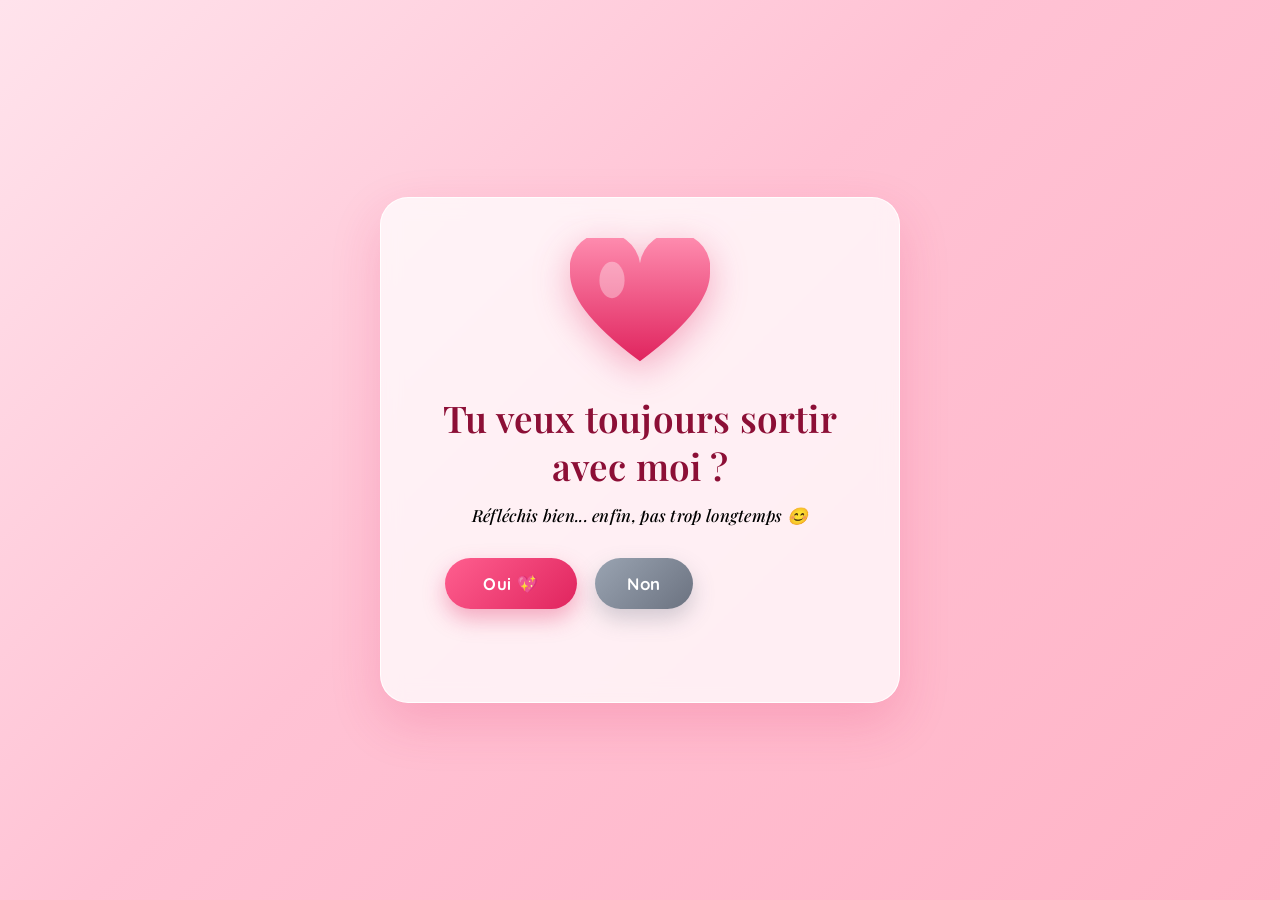
==== index.html @ 05093fee "first commit Site de demande en 5 pages : question avec bouton Non insaisissable, reaction, choix du" ====
<!DOCTYPE html>
<html lang="fr">
<head>
  <meta charset="UTF-8">
  <meta name="viewport" content="width=device-width, initial-scale=1.0">
  <title>Une question...</title>

  <!-- Polices élégantes (avec repli sur des polices système si hors ligne) -->
  <link rel="preconnect" href="https://fonts.googleapis.com">
  <link rel="preconnect" href="https://fonts.gstatic.com" crossorigin>
  <link href="https://fonts.googleapis.com/css2?family=Great+Vibes&family=Playfair+Display:ital,wght@0,500;0,600;1,500&family=Quicksand:wght@400;500;600;700&display=swap" rel="stylesheet">

  <link rel="stylesheet" href="style.css">
</head>
<body>

  <div class="bulles" id="bulles"></div>

  <main class="carte">

  <!-- ================= PAGE 1 : la question ================= -->
  <section class="page active" id="page1">

    <div class="illustration">
      <svg class="coeur" viewBox="0 0 100 90" aria-label="Un coeur">
        <defs>
          <linearGradient id="degradeCoeur" x1="0" y1="0" x2="0" y2="1">
            <stop offset="0%" stop-color="#ff8fb1"/>
            <stop offset="100%" stop-color="#e0245e"/>
          </linearGradient>
        </defs>
        <path d="M50 88 C 12 60, 0 40, 0 25 A 25 25 0 0 1 50 18 A 25 25 0 0 1 100 25 C 100 40, 88 60, 50 88 Z"
              fill="url(#degradeCoeur)"/>
        <ellipse class="reflet" cx="30" cy="30" rx="9" ry="13" fill="#fff" opacity="0.35"/>
      </svg>
    </div>

    <h1 class="question">Tu veux toujours sortir avec moi&nbsp;?</h1>
    <p class="sous-titre">Réfléchis bien... enfin, pas trop longtemps&nbsp;😊</p>

    <div class="boutons">
      <button type="button" class="btn btn-oui" id="btnOui">Oui&nbsp;💖</button>

      <!-- Le bouton "Non" se déplace uniquement à l'intérieur de cette piste -->
      <span class="piste" id="piste">
        <button type="button" class="btn btn-non" id="btnNon">Non</button>
      </span>
    </div>

    <p class="message" id="message"></p>

  </section>

  <!-- ================= PAGE 2 : la réaction ================= -->
  <section class="page" id="page2">

    <div class="illustration">
      <span class="emoji emoji-choc">😳</span>
    </div>

    <h1 class="question">Attends... t'as vraiment dit oui&nbsp;?</h1>
    <p class="sous-titre">J'étais tellement stressé&nbsp;!</p>

    <div class="boutons">
      <button type="button" class="btn btn-oui" id="btnDaccord">D'accord d'accord&nbsp;😅</button>
    </div>

  </section>

  <!-- ================= PAGE 3 : le rendez-vous ================= -->
  <section class="page" id="page3">

    <div class="illustration">
      <span class="emoji emoji-calendrier">🗓️</span>
    </div>

    <h1 class="question">Alors... quand es-tu libre&nbsp;?</h1>
    <p class="sous-titre">À toi de fixer le programme&nbsp;💫</p>

    <div class="champs">

      <label class="champ" for="jour">
        <span class="champ-titre">Choisis un jour</span>
        <select class="selecteur" id="jour">
          <option value="" selected disabled>Appuie pour choisir</option>
          <option value="Lundi">Lundi</option>
          <option value="Mardi">Mardi</option>
          <option value="Mercredi">Mercredi</option>
          <option value="Jeudi">Jeudi</option>
          <option value="Vendredi">Vendredi</option>
          <option value="Samedi">Samedi</option>
          <option value="Dimanche">Dimanche</option>
        </select>
      </label>

      <label class="champ" for="heure">
        <span class="champ-titre">Quelle heure&nbsp;?</span>
        <select class="selecteur" id="heure">
          <option value="" selected disabled>Appuie pour choisir</option>
          <option value="17h00">17h00 — pour les lève-tôt</option>
          <option value="18h00">18h00 — le bon compromis</option>
          <option value="19h00">19h00 — en retard, mais avec classe</option>
          <option value="20h00">20h00 — oiseau de nuit</option>
        </select>
      </label>

    </div>

    <p class="recap" id="recap"></p>

    <div class="boutons">
      <button type="button" class="btn btn-oui" id="btnDate" disabled>Fixer la date&nbsp;!</button>
    </div>

  </section>

  <!-- ================= PAGE 4 : l'ambiance ================= -->
  <section class="page" id="page4">

    <div class="illustration">
      <span class="emoji emoji-envie">✨</span>
    </div>

    <h1 class="question">De quoi as-tu envie&nbsp;?</h1>
    <p class="sous-titre">Choisis ton ambiance</p>

    <div class="ambiances" id="ambiances">

      <button type="button" class="ambiance" data-nom="Sortie en amoureux">
        <span class="ambiance-icone">💑</span>
        <span class="ambiance-nom">Sortie en amoureux</span>
        <span class="ambiance-desc">Juste toi et moi</span>
      </button>

      <button type="button" class="ambiance" data-nom="Mougouli intense">
        <span class="ambiance-icone">🔥</span>
        <span class="ambiance-nom">Mougouli intense</span>
        <span class="ambiance-desc">On ne se retient pas</span>
      </button>

      <button type="button" class="ambiance" data-nom="Soirée cinéma">
        <span class="ambiance-icone">🍿</span>
        <span class="ambiance-nom">Soirée cinéma</span>
        <span class="ambiance-desc">Film, plaid, popcorn</span>
      </button>

      <button type="button" class="ambiance" data-nom="Balade à la plage">
        <span class="ambiance-icone">🏖️</span>
        <span class="ambiance-nom">Balade à la plage</span>
        <span class="ambiance-desc">Pieds nus dans le sable</span>
      </button>

    </div>

    <p class="recap" id="recapAmbiance"></p>

    <div class="boutons">
      <button type="button" class="btn btn-oui" id="btnAmbiance" disabled>C'est parti&nbsp;!</button>
    </div>

  </section>

  <!-- ================= PAGE 5 : le mot final ================= -->
  <section class="page" id="page5">

    <div class="illustration">
      <span class="emoji emoji-lettre">💌</span>
    </div>

    <h1 class="titre-final">Je suis content que tu n'aies pas dit non</h1>

    <p class="rdv-final">
      Sois prête pour le <strong id="finalJour">—</strong>
      à <strong id="finalHeure">—</strong>.
    </p>
    <p class="rdv-programme" id="finalAmbiance"></p>
    <p class="rdv-final">Je passe te chercher.</p>

    <div class="separateur">💗</div>

    <p class="mot-amour">
      P.S. — les gens normaux envoient un texto. Moi, j'ai fait ce petit quiz
      rien que pour toi, parce qu'un simple message ne suffisait pas à dire
      à quel point je t'aime.
    </p>

    <p class="signature">Dodji</p>

  </section>

  </main>

  <script src="script.js"></script>
</body>
</html>
---- style.css ----
/* ---------- Base ---------- */
:root {
  --titre: "Playfair Display", Georgia, "Times New Roman", serif;
  --texte: "Quicksand", "Segoe UI", system-ui, sans-serif;
  --plume: "Great Vibes", "Segoe Script", "Brush Script MT", cursive;
}

* {
  margin: 0;
  padding: 0;
  box-sizing: border-box;
}

html {
  -webkit-text-size-adjust: 100%; /* iOS ne grossit pas le texte tout seul */
}

body {
  min-height: 100vh;
  min-height: 100dvh; /* tient compte des barres de navigation mobiles */
  display: flex;
  align-items: center;
  justify-content: center;
  padding: clamp(14px, 4vw, 24px);
  font-family: var(--texte);
  background: linear-gradient(135deg, #ffe3ec 0%, #ffc2d4 45%, #ffb3c6 100%);
  background-attachment: fixed;
  overflow-x: hidden;   /* jamais de défilement horizontal */
  overflow-y: auto;     /* mais on peut défiler si la carte est haute */
  -webkit-tap-highlight-color: transparent;
}

/* ---------- Carte ---------- */
.carte {
  position: relative;
  z-index: 2;
  width: min(520px, 100%);
  margin: auto;
  padding: clamp(26px, 6vw, 40px) clamp(18px, 5vw, 32px) clamp(30px, 7vw, 44px);
  text-align: center;
  background: rgba(255, 255, 255, 0.75);
  backdrop-filter: blur(10px);
  border: 1px solid rgba(255, 255, 255, 0.9);
  border-radius: 28px;
  box-shadow: 0 20px 50px rgba(224, 36, 94, 0.18);
  animation: apparition 0.7s ease both;
}

@keyframes apparition {
  from { opacity: 0; transform: translateY(24px) scale(0.96); }
  to   { opacity: 1; transform: translateY(0) scale(1); }
}

/* ---------- Pages (on n'en affiche qu'une à la fois) ---------- */
.page {
  display: none;
}

.page.active {
  display: block;
  animation: apparition 0.5s ease both;
}

/* ---------- Image / coeur ---------- */
.illustration {
  margin-bottom: clamp(16px, 4vw, 26px);
}

.coeur {
  width: clamp(96px, 26vw, 140px);
  height: auto;
  filter: drop-shadow(0 10px 18px rgba(224, 36, 94, 0.35));
  animation: battement 1.4s ease-in-out infinite;
  transform-origin: center;
}

@keyframes battement {
  0%, 100% { transform: scale(1); }
  15%      { transform: scale(1.14); }
  30%      { transform: scale(1); }
  45%      { transform: scale(1.09); }
  60%      { transform: scale(1); }
}

/* ---------- Emoji (page 2) ---------- */
.emoji {
  display: inline-block;
  font-size: clamp(72px, 20vw, 110px);
  line-height: 1;
  filter: drop-shadow(0 10px 18px rgba(224, 36, 94, 0.25));
}

.emoji-choc {
  animation: choc 0.6s ease both, sursaut 2.4s ease-in-out 0.6s infinite;
}

/* Le petit "pop" d'arrivée */
@keyframes choc {
  0%   { transform: scale(0.3) rotate(-12deg); opacity: 0; }
  60%  { transform: scale(1.25) rotate(6deg); opacity: 1; }
  80%  { transform: scale(0.95) rotate(-3deg); }
  100% { transform: scale(1) rotate(0deg); }
}

.emoji-calendrier {
  animation: choc 0.6s ease both, balancement 3s ease-in-out 0.6s infinite;
}

@keyframes balancement {
  0%, 100% { transform: rotate(-5deg); }
  50%      { transform: rotate(5deg); }
}

/* Puis il tremble légèrement, comme s'il n'en revenait pas */
@keyframes sursaut {
  0%, 70%, 100% { transform: translateX(0) rotate(0deg); }
  74% { transform: translateX(-5px) rotate(-4deg); }
  78% { transform: translateX(5px) rotate(4deg); }
  82% { transform: translateX(-4px) rotate(-3deg); }
  86% { transform: translateX(4px) rotate(3deg); }
  90% { transform: translateX(0) rotate(0deg); }
}

/* ---------- Textes ---------- */
.question {
  font-family: var(--titre);
  font-weight: 600;
  font-size: clamp(1.6rem, 5.2vw, 2.3rem);
  line-height: 1.3;
  color: #8c0f36;
  letter-spacing: 0.2px;
}

.sous-titre {
  margin-top: 14px;
  font-family: var(--titre);
  font-style: italic;
  font-weight: 500;
  font-size: 1.05rem;
  letter-spacing: 0.3px;
  color: #000;
}

.message {
  margin-top: 22px;
  min-height: 26px;
  font-family: var(--titre);
  font-style: italic;
  font-size: 1.1rem;
  font-weight: 500;
  color: #e0245e;
}

/* ---------- Page finale ---------- */
.titre-final {
  font-family: var(--titre);
  font-style: italic;
  font-weight: 500;
  font-size: clamp(1.5rem, 4.8vw, 2.05rem);
  line-height: 1.35;
  color: #8c0f36;
  letter-spacing: 0.2px;
}

.rdv-final {
  margin-top: 16px;
  font-size: 1.08rem;
  line-height: 1.6;
  color: #45142a;
}

.rdv-final strong {
  font-family: var(--titre);
  font-weight: 600;
  font-size: 1.15em;
  color: #e0245e;
  white-space: nowrap;
}

.rdv-programme {
  margin-top: 8px;
  font-size: 0.98rem;
  color: #a06b81;
}

.separateur {
  margin: 26px auto;
  width: 100%;
  display: flex;
  align-items: center;
  gap: 14px;
  font-size: 1rem;
  color: #e0245e;
}

.separateur::before,
.separateur::after {
  content: "";
  flex: 1;
  height: 1px;
  background: linear-gradient(to right, transparent, #ffb3c6, transparent);
}

.mot-amour {
  font-family: var(--titre);
  font-style: italic;
  font-size: 1.02rem;
  line-height: 1.75;
  color: #6b2540;
}

.signature {
  margin-top: 26px;
  font-family: var(--plume);
  font-size: clamp(2.2rem, 8vw, 2.9rem);
  line-height: 1.2;
  color: #e0245e;
  transform: rotate(-4deg);
}

.emoji-lettre {
  animation: choc 0.6s ease both, flottement 3.2s ease-in-out 0.6s infinite;
}

@keyframes flottement {
  0%, 100% { transform: translateY(0) rotate(-3deg); }
  50%      { transform: translateY(-10px) rotate(3deg); }
}

/* ---------- Champs du rendez-vous (page 3) ---------- */
.champs {
  margin-top: 30px;
  display: flex;
  flex-direction: column;
  gap: 20px;
  text-align: left;
}

.champ {
  display: block;
}

.champ-titre {
  display: block;
  margin-bottom: 8px;
  padding-left: 4px;
  font-family: var(--titre);
  font-size: 1.05rem;
  font-weight: 600;
  color: #8c0f36;
}

.selecteur {
  width: 100%;
  max-width: 100%;
  padding: 15px 46px 15px 18px;
  font-family: var(--texte);
  font-size: 16px; /* 16px minimum : évite le zoom automatique sur iOS */
  touch-action: manipulation;
  font-weight: 600;
  color: #45142a;
  background-color: rgba(255, 255, 255, 0.9);
  background-image: url("data:image/svg+xml;charset=utf8,%3Csvg xmlns='http://www.w3.org/2000/svg' viewBox='0 0 24 24' fill='none' stroke='%23e0245e' stroke-width='2.5' stroke-linecap='round' stroke-linejoin='round'%3E%3Cpolyline points='6 9 12 15 18 9'/%3E%3C/svg%3E");
  background-repeat: no-repeat;
  background-position: right 18px center;
  background-size: 18px;
  border: 2px solid #ffc2d4;
  border-radius: 16px;
  cursor: pointer;
  appearance: none;
  -webkit-appearance: none;
  transition: border-color 0.2s ease, box-shadow 0.2s ease, transform 0.2s ease;
}

.selecteur:hover {
  border-color: #ff8fb1;
  transform: translateY(-2px);
}

.selecteur:focus {
  outline: none;
  border-color: #e0245e;
  box-shadow: 0 0 0 4px rgba(224, 36, 94, 0.15);
}

/* Tant que rien n'est choisi, le texte reste gris clair */
.selecteur.vide {
  color: #9b8a92;
  font-weight: 500;
}

.selecteur option {
  color: #45142a;
  font-weight: 500;
}

.recap {
  margin-top: 24px;
  min-height: 26px;
  font-family: var(--titre);
  font-style: italic;
  font-size: 1.1rem;
  color: #e0245e;
}

/* ---------- Cartes d'ambiance (page 4) ---------- */
.ambiances {
  margin-top: clamp(20px, 5vw, 28px);
  display: grid;
  grid-template-columns: repeat(2, minmax(0, 1fr));
  gap: clamp(10px, 3vw, 16px);
}

.ambiance {
  display: flex;
  flex-direction: column;
  align-items: center;
  gap: 8px;
  padding: clamp(16px, 4vw, 22px) clamp(8px, 2.5vw, 12px) clamp(14px, 3.5vw, 18px);
  font-family: var(--texte);
  text-align: center;
  touch-action: manipulation;
  background: rgba(255, 255, 255, 0.88);
  border: 2px solid rgba(255, 194, 212, 0.9);
  border-radius: 22px;
  cursor: pointer;
  box-shadow: 0 8px 18px rgba(224, 36, 94, 0.1);
  transition: transform 0.22s ease, box-shadow 0.22s ease,
              border-color 0.22s ease, background 0.22s ease;
}

.ambiance:hover {
  transform: translateY(-5px);
  border-color: #ff8fb1;
  box-shadow: 0 16px 28px rgba(224, 36, 94, 0.2);
}

.ambiance:active {
  transform: translateY(-2px) scale(0.98);
}

.ambiance-icone {
  font-size: clamp(30px, 9vw, 40px);
  line-height: 1;
  transition: transform 0.22s ease;
}

.ambiance:hover .ambiance-icone {
  transform: scale(1.15) rotate(-6deg);
}

.ambiance-nom {
  font-family: var(--titre);
  font-weight: 600;
  font-size: clamp(0.9rem, 3.4vw, 1rem);
  color: #8c0f36;
  line-height: 1.25;
  overflow-wrap: break-word;
}

.ambiance-desc {
  font-size: clamp(0.74rem, 2.8vw, 0.82rem);
  color: #a06b81;
  overflow-wrap: break-word;
}

/* Carte choisie */
.ambiance.choisie {
  position: relative;
  border-color: #e0245e;
  background: linear-gradient(160deg, #fff, #ffe3ec);
  box-shadow: 0 14px 30px rgba(224, 36, 94, 0.28);
  transform: translateY(-4px);
}

.ambiance.choisie::after {
  content: "✓";
  position: absolute;
  top: 8px;
  right: 10px;
  width: 24px;
  height: 24px;
  display: grid;
  place-items: center;
  font-size: 0.85rem;
  font-weight: 700;
  color: #fff;
  background: #e0245e;
  border-radius: 50%;
  animation: apparition 0.3s ease both;
}

.emoji-envie {
  animation: choc 0.6s ease both, scintillement 2.6s ease-in-out 0.6s infinite;
}

@keyframes scintillement {
  0%, 100% { transform: scale(1) rotate(0deg); opacity: 1; }
  50%      { transform: scale(1.12) rotate(8deg); opacity: 0.85; }
}

/* ---------- Boutons ---------- */
.boutons {
  margin-top: 32px;
  display: flex;
  align-items: center;
  gap: clamp(8px, 3vw, 18px);
  justify-content: center;
  flex-wrap: nowrap; /* "Oui" et "Non" restent toujours côte à côte */
}

/* Couloir dans lequel le bouton "Non" glisse (il ne sort jamais de la ligne) */
.piste {
  position: relative;
  display: block;
  flex: 1 1 auto;
  min-width: 108px;
  max-width: 240px;
  height: 52px;
}

.boutons .btn-oui {
  flex: 0 0 auto; /* le "Oui" garde toujours sa taille */
}

.piste .btn-non {
  position: absolute;
  top: 0;
  left: 0;
  white-space: nowrap;
}

.btn {
  padding: 15px clamp(22px, 6vw, 38px);
  font-family: var(--texte);
  font-size: clamp(0.95rem, 3.4vw, 1.05rem);
  font-weight: 700;
  letter-spacing: 0.6px;
  color: #fff;
  border: none;
  border-radius: 999px;
  cursor: pointer;
  white-space: nowrap;
  touch-action: manipulation; /* pas de zoom au double-tap */
  transition: transform 0.2s ease, box-shadow 0.2s ease, background 0.2s ease;
}

.btn-oui {
  background: linear-gradient(135deg, #ff5f8f, #e0245e);
  box-shadow: 0 10px 22px rgba(224, 36, 94, 0.35);
}

.btn-oui:hover {
  transform: scale(1.09);
  box-shadow: 0 14px 30px rgba(224, 36, 94, 0.45);
}

.btn-oui:active {
  transform: scale(0.98);
}

/* Bouton en attente (ex : tant que le jour et l'heure ne sont pas choisis) */
.btn:disabled {
  opacity: 0.45;
  cursor: not-allowed;
  filter: saturate(0.5);
}

.btn:disabled:hover {
  transform: none;
  box-shadow: 0 10px 22px rgba(224, 36, 94, 0.2);
}

.btn-non {
  background: linear-gradient(135deg, #9aa4b2, #6b7280);
  box-shadow: 0 10px 22px rgba(107, 114, 128, 0.3);
  padding: 15px clamp(18px, 5vw, 32px);
  transition: transform 0.24s cubic-bezier(0.22, 1.25, 0.36, 1),
              background 0.3s ease;
  will-change: transform;
}

/* Petite secousse quand il esquive */
.btn-non.tremble {
  animation: tremblement 0.4s ease;
}

@keyframes tremblement {
  0%, 100% { filter: none; }
  50%      { filter: brightness(1.25); }
}

/* ---------- Bulles / coeurs de fond ---------- */
.bulles {
  position: fixed;
  inset: 0;
  pointer-events: none;
  z-index: 1;
}

.bulle {
  position: absolute;
  bottom: -60px;
  font-size: 22px;
  opacity: 0;
  animation: montee linear infinite;
}

@keyframes montee {
  0%   { transform: translateY(0) rotate(0deg); opacity: 0; }
  10%  { opacity: 0.75; }
  90%  { opacity: 0.4; }
  100% { transform: translateY(-110vh) rotate(320deg); opacity: 0; }
}

/* ---------- Accessibilité mouvement réduit ---------- */
@media (prefers-reduced-motion: reduce) {
  .coeur { animation: none; }
  .emoji-choc,
  .emoji-calendrier,
  .emoji-envie,
  .emoji-lettre { animation: none; }
  .bulle { display: none; }
}

/* ---------- Écrans tactiles : pas d'effet de survol collant ---------- */
@media (hover: none) {
  .btn-oui:hover,
  .selecteur:hover { transform: none; }

  .ambiance:hover {
    transform: none;
    border-color: rgba(255, 194, 212, 0.9);
    box-shadow: 0 8px 18px rgba(224, 36, 94, 0.1);
  }

  .ambiance:hover .ambiance-icone { transform: none; }

  /* La carte choisie garde bien son relief */
  .ambiance.choisie:hover {
    border-color: #e0245e;
    transform: translateY(-4px);
    box-shadow: 0 14px 30px rgba(224, 36, 94, 0.28);
  }
}

/* ---------- Petits téléphones ---------- */
@media (max-width: 400px) {
  .carte { border-radius: 22px; }

  .boutons { gap: 8px; }
  .piste { min-width: 96px; }
  .btn { padding: 14px 18px; letter-spacing: 0.2px; }

  .champs { gap: 16px; }
  .separateur { margin: 20px auto; }
  .signature { margin-top: 20px; }
}

/* ---------- Écrans très bas (téléphone à l'horizontale) ---------- */
@media (max-height: 560px) {
  body { align-items: flex-start; }
  .illustration { margin-bottom: 12px; }
  .emoji { font-size: 62px; }
  .coeur { width: 84px; }
}
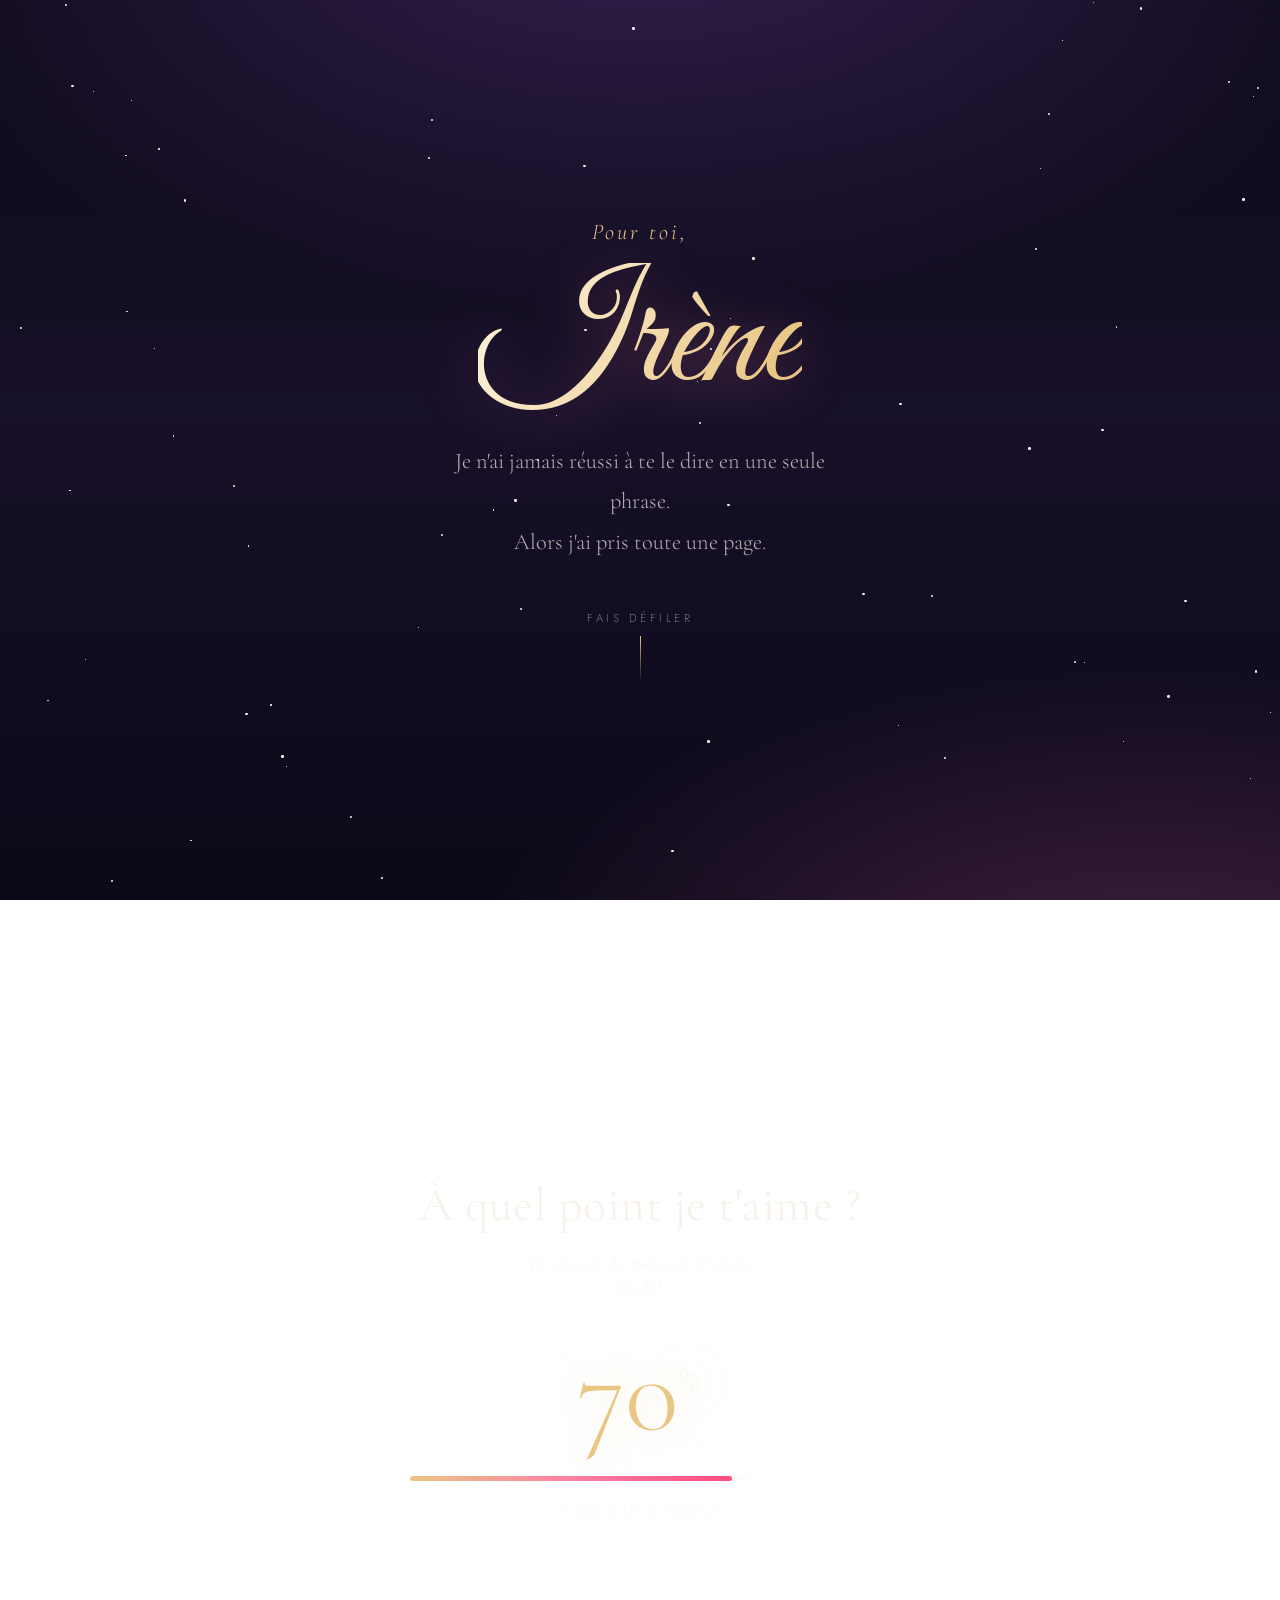
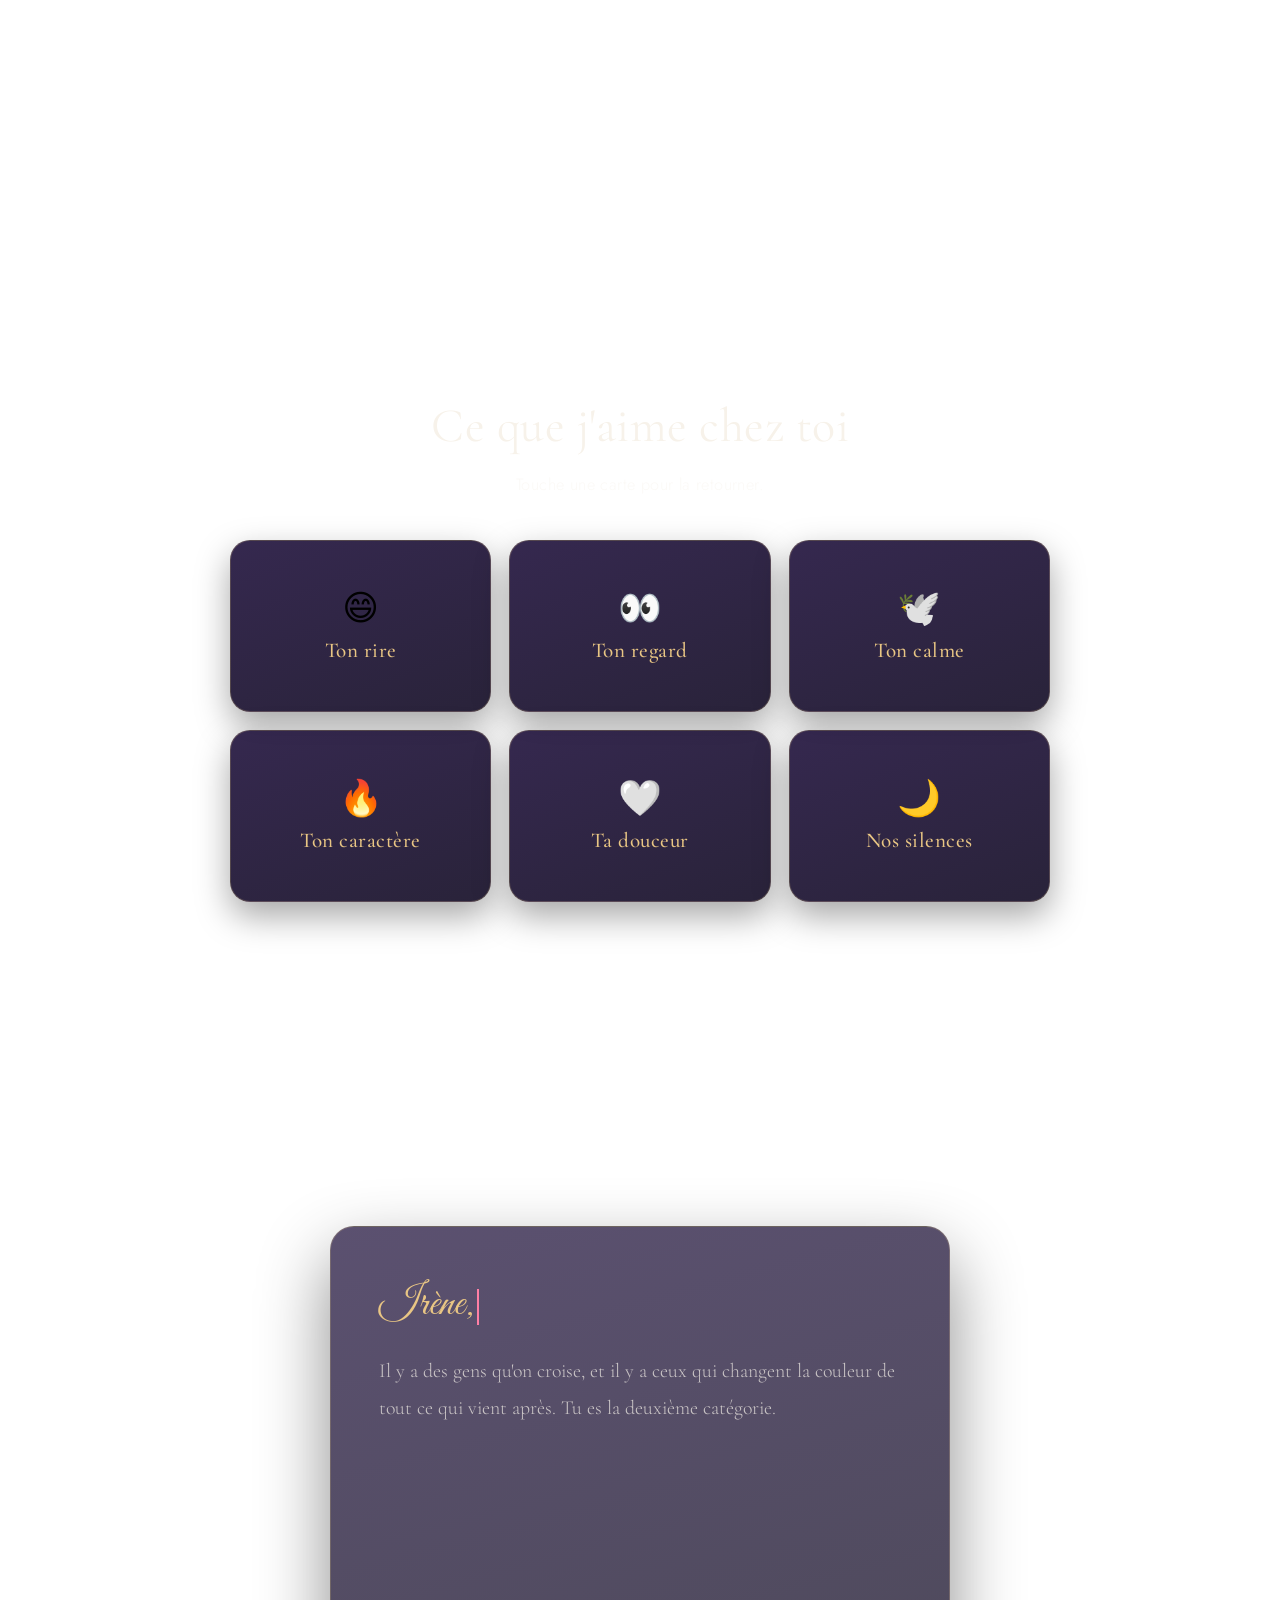
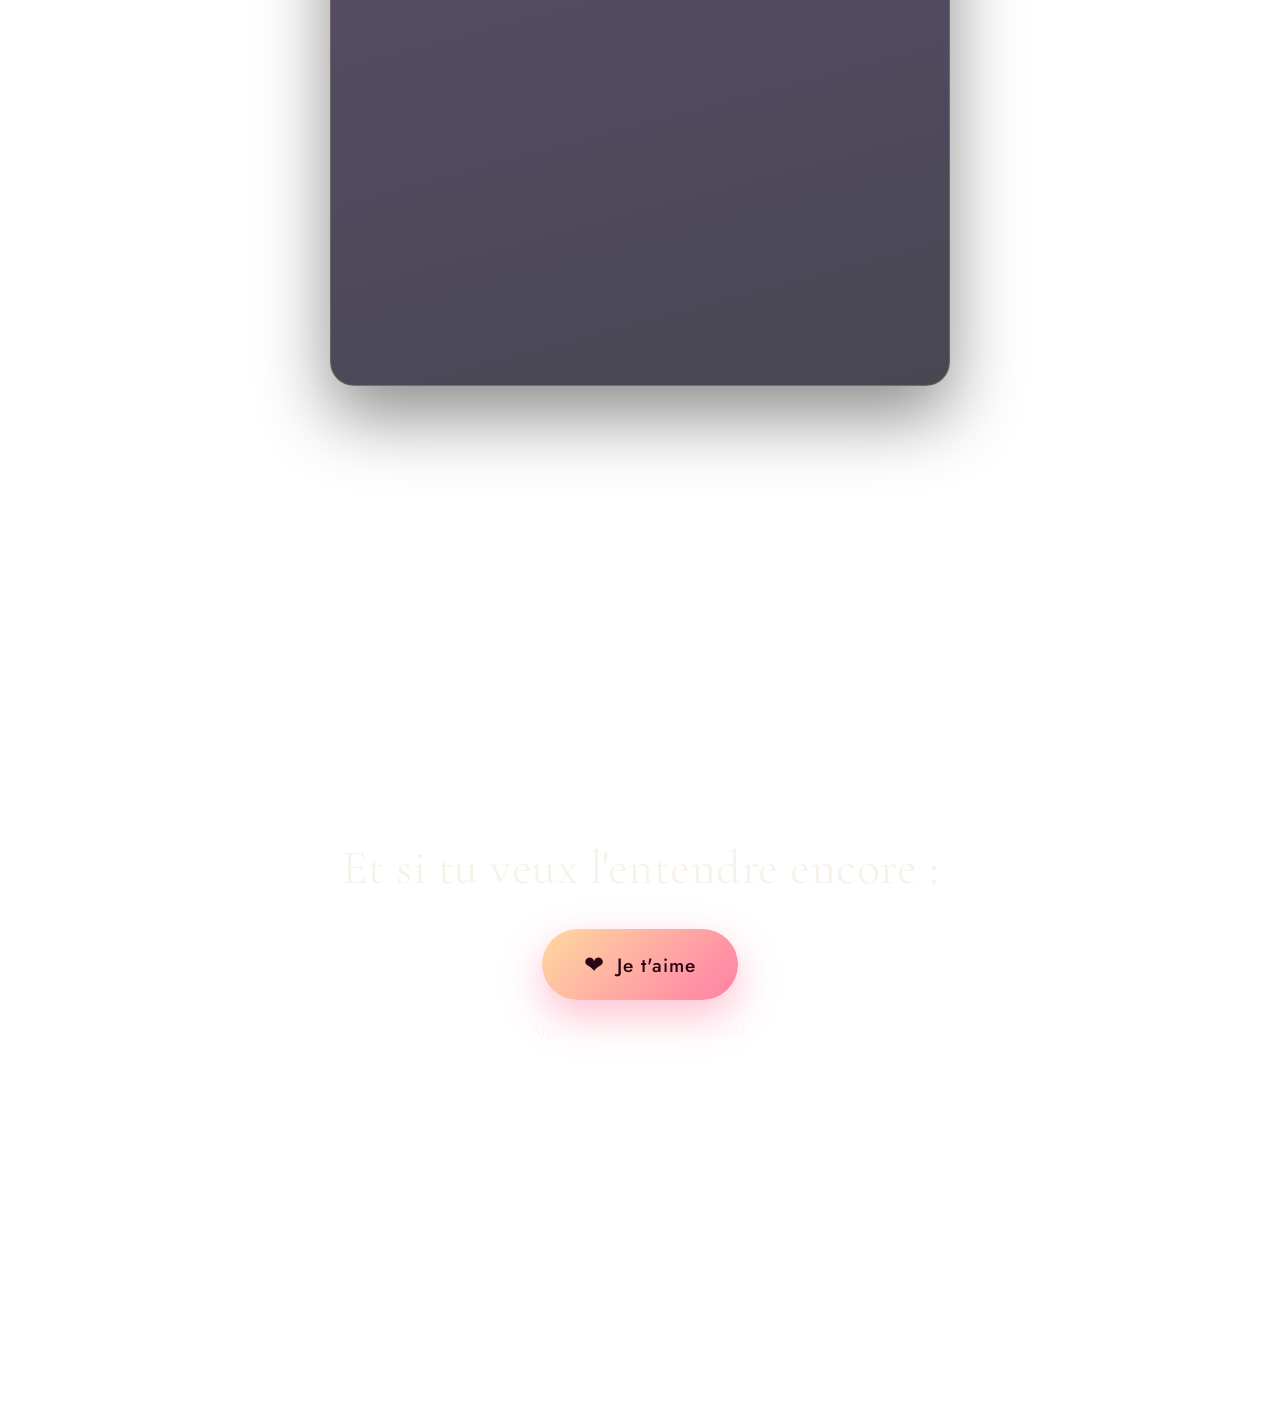
==== commit a221912c: "Remplacement du quiz par le site "Pour Irene" Le site de declaration devient le site principal, a la" ====
--- a/index.html
+++ b/index.html
@@ -3,192 +3,163 @@
 <head>
   <meta charset="UTF-8">
   <meta name="viewport" content="width=device-width, initial-scale=1.0">
-  <title>Une question...</title>
+  <title>Pour Irène</title>
+  <meta name="description" content="Une page écrite pour une seule personne.">
 
-  <!-- Polices élégantes (avec repli sur des polices système si hors ligne) -->
   <link rel="preconnect" href="https://fonts.googleapis.com">
   <link rel="preconnect" href="https://fonts.gstatic.com" crossorigin>
-  <link href="https://fonts.googleapis.com/css2?family=Great+Vibes&family=Playfair+Display:ital,wght@0,500;0,600;1,500&family=Quicksand:wght@400;500;600;700&display=swap" rel="stylesheet">
+  <link href="https://fonts.googleapis.com/css2?family=Cormorant+Garamond:ital,wght@0,300;0,400;0,500;0,600;1,300;1,400&family=Great+Vibes&family=Jost:wght@300;400;500&display=swap" rel="stylesheet">
 
   <link rel="stylesheet" href="style.css">
 </head>
 <body>
 
-  <div class="bulles" id="bulles"></div>
+  <!-- Le ciel : étoiles et cœurs, générés au chargement -->
+  <div class="ciel" id="ciel" aria-hidden="true"></div>
 
-  <main class="carte">
+  <!-- ================= 1. OUVERTURE ================= -->
+  <section class="scene ouverture">
+    <p class="surtitre reveler">Pour toi,</p>
+    <h1 class="prenom reveler">Irène</h1>
 
-  <!-- ================= PAGE 1 : la question ================= -->
-  <section class="page active" id="page1">
+    <p class="intro reveler">
+      Je n'ai jamais réussi à te le dire en une seule phrase.<br>
+      Alors j'ai pris toute une page.
+    </p>
 
-    <div class="illustration">
-      <svg class="coeur" viewBox="0 0 100 90" aria-label="Un coeur">
-        <defs>
-          <linearGradient id="degradeCoeur" x1="0" y1="0" x2="0" y2="1">
-            <stop offset="0%" stop-color="#ff8fb1"/>
-            <stop offset="100%" stop-color="#e0245e"/>
-          </linearGradient>
-        </defs>
-        <path d="M50 88 C 12 60, 0 40, 0 25 A 25 25 0 0 1 50 18 A 25 25 0 0 1 100 25 C 100 40, 88 60, 50 88 Z"
-              fill="url(#degradeCoeur)"/>
-        <ellipse class="reflet" cx="30" cy="30" rx="9" ry="13" fill="#fff" opacity="0.35"/>
-      </svg>
+    <div class="descendre reveler">
+      <span class="descendre-texte">Fais défiler</span>
+      <span class="descendre-fleche"></span>
     </div>
-
-    <h1 class="question">Tu veux toujours sortir avec moi&nbsp;?</h1>
-    <p class="sous-titre">Réfléchis bien... enfin, pas trop longtemps&nbsp;😊</p>
-
-    <div class="boutons">
-      <button type="button" class="btn btn-oui" id="btnOui">Oui&nbsp;💖</button>
-
-      <!-- Le bouton "Non" se déplace uniquement à l'intérieur de cette piste -->
-      <span class="piste" id="piste">
-        <button type="button" class="btn btn-non" id="btnNon">Non</button>
-      </span>
-    </div>
-
-    <p class="message" id="message"></p>
-
   </section>
 
-  <!-- ================= PAGE 2 : la réaction ================= -->
-  <section class="page" id="page2">
+  <!-- ================= 2. LE COMPTEUR ================= -->
+  <section class="scene compteur-scene">
+    <h2 class="titre-scene reveler">À quel point je t'aime&nbsp;?</h2>
+    <p class="chapeau reveler">J'ai essayé de mesurer. Voilà le résultat.</p>
 
-    <div class="illustration">
-      <span class="emoji emoji-choc">😳</span>
+    <div class="jauge reveler" id="jauge">
+      <div class="jauge-valeur" id="jaugeValeur">0<span class="jauge-unite">%</span></div>
+      <div class="jauge-piste"><div class="jauge-barre" id="jaugeBarre"></div></div>
+      <p class="jauge-legende" id="jaugeLegende">mesure en cours...</p>
     </div>
-
-    <h1 class="question">Attends... t'as vraiment dit oui&nbsp;?</h1>
-    <p class="sous-titre">J'étais tellement stressé&nbsp;!</p>
-
-    <div class="boutons">
-      <button type="button" class="btn btn-oui" id="btnDaccord">D'accord d'accord&nbsp;😅</button>
-    </div>
-
   </section>
 
-  <!-- ================= PAGE 3 : le rendez-vous ================= -->
-  <section class="page" id="page3">
+  <!-- ================= 3. LES RAISONS ================= -->
+  <section class="scene raisons-scene">
+    <h2 class="titre-scene reveler">Ce que j'aime chez toi</h2>
+    <p class="chapeau reveler">Touche une carte pour la retourner.</p>
 
-    <div class="illustration">
-      <span class="emoji emoji-calendrier">🗓️</span>
-    </div>
+    <div class="raisons" id="raisons">
 
-    <h1 class="question">Alors... quand es-tu libre&nbsp;?</h1>
-    <p class="sous-titre">À toi de fixer le programme&nbsp;💫</p>
-
-    <div class="champs">
-
-      <label class="champ" for="jour">
-        <span class="champ-titre">Choisis un jour</span>
-        <select class="selecteur" id="jour">
-          <option value="" selected disabled>Appuie pour choisir</option>
-          <option value="Lundi">Lundi</option>
-          <option value="Mardi">Mardi</option>
-          <option value="Mercredi">Mercredi</option>
-          <option value="Jeudi">Jeudi</option>
-          <option value="Vendredi">Vendredi</option>
-          <option value="Samedi">Samedi</option>
-          <option value="Dimanche">Dimanche</option>
-        </select>
-      </label>
-
-      <label class="champ" for="heure">
-        <span class="champ-titre">Quelle heure&nbsp;?</span>
-        <select class="selecteur" id="heure">
-          <option value="" selected disabled>Appuie pour choisir</option>
-          <option value="17h00">17h00 — pour les lève-tôt</option>
-          <option value="18h00">18h00 — le bon compromis</option>
-          <option value="19h00">19h00 — en retard, mais avec classe</option>
-          <option value="20h00">20h00 — oiseau de nuit</option>
-        </select>
-      </label>
-
-    </div>
-
-    <p class="recap" id="recap"></p>
-
-    <div class="boutons">
-      <button type="button" class="btn btn-oui" id="btnDate" disabled>Fixer la date&nbsp;!</button>
-    </div>
-
-  </section>
-
-  <!-- ================= PAGE 4 : l'ambiance ================= -->
-  <section class="page" id="page4">
-
-    <div class="illustration">
-      <span class="emoji emoji-envie">✨</span>
-    </div>
-
-    <h1 class="question">De quoi as-tu envie&nbsp;?</h1>
-    <p class="sous-titre">Choisis ton ambiance</p>
-
-    <div class="ambiances" id="ambiances">
-
-      <button type="button" class="ambiance" data-nom="Sortie en amoureux">
-        <span class="ambiance-icone">💑</span>
-        <span class="ambiance-nom">Sortie en amoureux</span>
-        <span class="ambiance-desc">Juste toi et moi</span>
+      <button type="button" class="raison reveler">
+        <span class="raison-face raison-devant">
+          <span class="raison-icone">😄</span>
+          <span class="raison-titre">Ton rire</span>
+        </span>
+        <span class="raison-face raison-derriere">
+          Celui que tu essaies de retenir et qui finit toujours par gagner.
+        </span>
       </button>
 
-      <button type="button" class="ambiance" data-nom="Mougouli intense">
-        <span class="ambiance-icone">🔥</span>
-        <span class="ambiance-nom">Mougouli intense</span>
-        <span class="ambiance-desc">On ne se retient pas</span>
+      <button type="button" class="raison reveler">
+        <span class="raison-face raison-devant">
+          <span class="raison-icone">👀</span>
+          <span class="raison-titre">Ton regard</span>
+        </span>
+        <span class="raison-face raison-derriere">
+          Il me dit ce que tu penses avant même que tu ouvres la bouche.
+        </span>
       </button>
 
-      <button type="button" class="ambiance" data-nom="Soirée cinéma">
-        <span class="ambiance-icone">🍿</span>
-        <span class="ambiance-nom">Soirée cinéma</span>
-        <span class="ambiance-desc">Film, plaid, popcorn</span>
+      <button type="button" class="raison reveler">
+        <span class="raison-face raison-devant">
+          <span class="raison-icone">🕊️</span>
+          <span class="raison-titre">Ton calme</span>
+        </span>
+        <span class="raison-face raison-derriere">
+          Près de toi, les journées compliquées deviennent tout à coup gérables.
+        </span>
       </button>
 
-      <button type="button" class="ambiance" data-nom="Balade à la plage">
-        <span class="ambiance-icone">🏖️</span>
-        <span class="ambiance-nom">Balade à la plage</span>
-        <span class="ambiance-desc">Pieds nus dans le sable</span>
+      <button type="button" class="raison reveler">
+        <span class="raison-face raison-devant">
+          <span class="raison-icone">🔥</span>
+          <span class="raison-titre">Ton caractère</span>
+        </span>
+        <span class="raison-face raison-derriere">
+          Tu ne te laisses pas faire, et j'admire ça bien plus que tu ne l'imagines.
+        </span>
+      </button>
+
+      <button type="button" class="raison reveler">
+        <span class="raison-face raison-devant">
+          <span class="raison-icone">🤍</span>
+          <span class="raison-titre">Ta douceur</span>
+        </span>
+        <span class="raison-face raison-derriere">
+          Cette façon que tu as de prendre soin des gens sans jamais le dire.
+        </span>
+      </button>
+
+      <button type="button" class="raison reveler">
+        <span class="raison-face raison-devant">
+          <span class="raison-icone">🌙</span>
+          <span class="raison-titre">Nos silences</span>
+        </span>
+        <span class="raison-face raison-derriere">
+          Avec toi, même ne rien dire est une conversation.
+        </span>
       </button>
 
     </div>
-
-    <p class="recap" id="recapAmbiance"></p>
-
-    <div class="boutons">
-      <button type="button" class="btn btn-oui" id="btnAmbiance" disabled>C'est parti&nbsp;!</button>
-    </div>
-
   </section>
 
-  <!-- ================= PAGE 5 : le mot final ================= -->
-  <section class="page" id="page5">
+  <!-- ================= 4. LA LETTRE ================= -->
+  <section class="scene lettre-scene">
+    <article class="lettre reveler">
+      <p class="lettre-entete" id="lettreEntete"></p>
 
-    <div class="illustration">
-      <span class="emoji emoji-lettre">💌</span>
-    </div>
+      <p class="lettre-ligne">
+        Il y a des gens qu'on croise, et il y a ceux qui changent la couleur
+        de tout ce qui vient après. Tu es la deuxième catégorie.
+      </p>
 
-    <h1 class="titre-final">Je suis content que tu n'aies pas dit non</h1>
+      <p class="lettre-ligne">
+        Je ne sais pas t'expliquer pourquoi une journée banale devient
+        supportable dès que ton nom s'affiche sur mon écran. Ni pourquoi
+        je retiens des détails de toi que tu as sûrement oubliés.
+      </p>
 
-    <p class="rdv-final">
-      Sois prête pour le <strong id="finalJour">—</strong>
-      à <strong id="finalHeure">—</strong>.
-    </p>
-    <p class="rdv-programme" id="finalAmbiance"></p>
-    <p class="rdv-final">Je passe te chercher.</p>
+      <p class="lettre-ligne">
+        Je sais juste que je n'ai pas envie d'imaginer la suite sans toi
+        dedans. Pas par peur d'être seul&nbsp;: parce que c'est <em>toi</em>.
+      </p>
 
-    <div class="separateur">💗</div>
+      <p class="lettre-ligne">
+        Alors voilà. Pas de grande déclaration compliquée.
+        Juste ça, écrit noir sur blanc, pour que tu puisses y revenir
+        les jours où tu en doutes&nbsp;:
+      </p>
 
-    <p class="mot-amour">
-      P.S. — les gens normaux envoient un texto. Moi, j'ai fait ce petit quiz
-      rien que pour toi, parce qu'un simple message ne suffisait pas à dire
-      à quel point je t'aime.
-    </p>
+      <p class="lettre-final">Je t'aime, Irène.</p>
 
-    <p class="signature">Dodji</p>
-
+      <p class="signature">Dodji</p>
+    </article>
   </section>
 
-  </main>
+  <!-- ================= 5. LE BOUTON ================= -->
+  <section class="scene final-scene">
+    <h2 class="titre-scene reveler">Et si tu veux l'entendre encore&nbsp;:</h2>
+
+    <button type="button" class="bouton-amour reveler" id="boutonAmour">
+      <span class="bouton-coeur">❤️</span>
+      <span>Je t'aime</span>
+    </button>
+
+    <p class="compte-message" id="compteMessage">Appuie autant de fois que tu veux.</p>
+    <p class="compte-total" id="compteTotal"></p>
+  </section>
 
   <script src="script.js"></script>
 </body>
--- a/style.css
+++ b/style.css
@@ -1,8 +1,21 @@
-/* ---------- Base ---------- */
+/* =========================================================
+   Pour Irène — nuit de velours, or et rose.
+   ========================================================= */
+
 :root {
-  --titre: "Playfair Display", Georgia, "Times New Roman", serif;
-  --texte: "Quicksand", "Segoe UI", system-ui, sans-serif;
-  --plume: "Great Vibes", "Segoe Script", "Brush Script MT", cursive;
+  --nuit:     #0b0918;
+  --velours:  #171029;
+  --profond:  #241640;
+  --or:       #e9c684;
+  --rose:     #ff7fa5;
+  --rose-vif: #ff4d7e;
+  --clair:    #f7f2ea;
+  --doux:     rgba(247, 242, 234, 0.72);
+  --murmure:  rgba(247, 242, 234, 0.45);
+
+  --serif:  "Cormorant Garamond", Georgia, serif;
+  --plume:  "Great Vibes", cursive;
+  --sans:   "Jost", "Segoe UI", system-ui, sans-serif;
 }
 
 * {
@@ -12,555 +25,529 @@
 }
 
 html {
-  -webkit-text-size-adjust: 100%; /* iOS ne grossit pas le texte tout seul */
+  scroll-behavior: smooth;
+  -webkit-text-size-adjust: 100%;
 }
 
 body {
   min-height: 100vh;
-  min-height: 100dvh; /* tient compte des barres de navigation mobiles */
+  font-family: var(--sans);
+  font-weight: 300;
+  color: var(--clair);
+  background:
+    radial-gradient(120% 80% at 50% -10%, #35204f 0%, transparent 55%),
+    radial-gradient(90% 60% at 90% 110%, #43213f 0%, transparent 60%),
+    linear-gradient(180deg, var(--nuit) 0%, var(--velours) 45%, var(--nuit) 100%);
+  background-attachment: fixed;
+  overflow-x: hidden;
+  -webkit-tap-highlight-color: transparent;
+}
+
+/* =========================================================
+   Le ciel
+   ========================================================= */
+.ciel {
+  position: fixed;
+  inset: 0;
+  z-index: 0;
+  pointer-events: none;
+  overflow: hidden;
+}
+
+.etoile {
+  position: absolute;
+  background: var(--clair);
+  border-radius: 50%;
+  animation: scintiller ease-in-out infinite;
+}
+
+@keyframes scintiller {
+  0%, 100% { opacity: 0.15; transform: scale(0.8); }
+  50%      { opacity: 0.9;  transform: scale(1.15); }
+}
+
+.coeur-flottant {
+  position: absolute;
+  bottom: -40px;
+  opacity: 0;
+  animation: monter linear infinite;
+  filter: drop-shadow(0 0 10px rgba(255, 127, 165, 0.5));
+}
+
+@keyframes monter {
+  0%   { transform: translateY(0) translateX(0) rotate(0deg); opacity: 0; }
+  12%  { opacity: 0.55; }
+  85%  { opacity: 0.2; }
+  100% { transform: translateY(-108vh) translateX(30px) rotate(200deg); opacity: 0; }
+}
+
+/* =========================================================
+   Structure des scènes
+   ========================================================= */
+.scene {
+  position: relative;
+  z-index: 1;
+  min-height: 100vh;
+  min-height: 100dvh;
   display: flex;
+  flex-direction: column;
   align-items: center;
   justify-content: center;
-  padding: clamp(14px, 4vw, 24px);
-  font-family: var(--texte);
-  background: linear-gradient(135deg, #ffe3ec 0%, #ffc2d4 45%, #ffb3c6 100%);
-  background-attachment: fixed;
-  overflow-x: hidden;   /* jamais de défilement horizontal */
-  overflow-y: auto;     /* mais on peut défiler si la carte est haute */
-  -webkit-tap-highlight-color: transparent;
-}
-
-/* ---------- Carte ---------- */
-.carte {
+  gap: 18px;
+  padding: clamp(70px, 14vh, 130px) clamp(20px, 6vw, 40px);
+  text-align: center;
+}
+
+/* Apparition au défilement */
+.reveler {
+  opacity: 0;
+  transform: translateY(26px);
+  transition: opacity 0.9s cubic-bezier(0.2, 0.7, 0.3, 1),
+              transform 0.9s cubic-bezier(0.2, 0.7, 0.3, 1);
+}
+
+.reveler.visible {
+  opacity: 1;
+  transform: none;
+}
+
+.titre-scene {
+  font-family: var(--serif);
+  font-weight: 400;
+  font-size: clamp(1.9rem, 6.5vw, 3rem);
+  line-height: 1.2;
+  letter-spacing: 0.5px;
+  color: var(--clair);
+}
+
+.chapeau {
+  max-width: 30ch;
+  font-size: clamp(0.92rem, 3.2vw, 1.02rem);
+  font-weight: 300;
+  letter-spacing: 0.4px;
+  color: var(--murmure);
+}
+
+/* =========================================================
+   1. Ouverture
+   ========================================================= */
+.surtitre {
+  font-family: var(--serif);
+  font-style: italic;
+  font-size: clamp(1.1rem, 4vw, 1.4rem);
+  letter-spacing: 3px;
+  color: var(--or);
+  transition-delay: 0.1s;
+}
+
+.prenom {
+  font-family: var(--plume);
+  font-size: clamp(4.5rem, 22vw, 10rem);
+  line-height: 1;
+  font-weight: 400;
+  background: linear-gradient(120deg, #fff6e2 0%, var(--or) 40%, var(--rose) 75%, #fff6e2 100%);
+  background-size: 250% auto;
+  -webkit-background-clip: text;
+  background-clip: text;
+  color: transparent;
+  filter: drop-shadow(0 6px 26px rgba(255, 127, 165, 0.35));
+  animation: reflet 7s linear infinite;
+  transition-delay: 0.35s;
+}
+
+@keyframes reflet {
+  to { background-position: 250% center; }
+}
+
+.intro {
+  max-width: 34ch;
+  font-family: var(--serif);
+  font-size: clamp(1.1rem, 4.2vw, 1.4rem);
+  line-height: 1.8;
+  color: var(--doux);
+  transition-delay: 0.7s;
+}
+
+.descendre {
+  margin-top: 30px;
+  display: flex;
+  flex-direction: column;
+  align-items: center;
+  gap: 10px;
+  transition-delay: 1.1s;
+}
+
+.descendre-texte {
+  font-size: 0.72rem;
+  letter-spacing: 3.5px;
+  text-transform: uppercase;
+  color: var(--murmure);
+}
+
+.descendre-fleche {
+  width: 1px;
+  height: 46px;
+  background: linear-gradient(var(--or), transparent);
+  animation: glisser 2.2s ease-in-out infinite;
+}
+
+@keyframes glisser {
+  0%, 100% { transform: translateY(0); opacity: 0.4; }
+  50%      { transform: translateY(10px); opacity: 1; }
+}
+
+/* =========================================================
+   2. Le compteur
+   ========================================================= */
+.jauge {
+  width: min(460px, 100%);
+  margin-top: 22px;
+  transition-delay: 0.2s;
+}
+
+.jauge-valeur {
+  font-family: var(--serif);
+  font-weight: 300;
+  font-size: clamp(4rem, 18vw, 7rem);
+  line-height: 1;
+  color: var(--or);
+  text-shadow: 0 0 40px rgba(233, 198, 132, 0.35);
+  transition: color 0.6s ease, text-shadow 0.6s ease;
+}
+
+.jauge-unite {
+  font-size: 0.35em;
+  letter-spacing: 2px;
+  vertical-align: super;
+  color: var(--murmure);
+}
+
+.jauge-piste {
   position: relative;
-  z-index: 2;
-  width: min(520px, 100%);
-  margin: auto;
-  padding: clamp(26px, 6vw, 40px) clamp(18px, 5vw, 32px) clamp(30px, 7vw, 44px);
+  height: 5px;
+  margin: 26px 0 18px;
+  background: rgba(247, 242, 234, 0.1);
+  border-radius: 999px;
+  overflow: hidden;
+}
+
+.jauge-barre {
+  height: 100%;
+  width: 0%;
+  border-radius: 999px;
+  background: linear-gradient(90deg, var(--or), var(--rose), var(--rose-vif));
+  box-shadow: 0 0 18px rgba(255, 127, 165, 0.6);
+}
+
+.jauge-legende {
+  min-height: 24px;
+  font-size: 0.92rem;
+  letter-spacing: 0.6px;
+  color: var(--murmure);
+  transition: color 0.5s ease;
+}
+
+/* Quand le compteur explose */
+.jauge.depasse .jauge-valeur {
+  color: var(--rose);
+  text-shadow: 0 0 60px rgba(255, 77, 126, 0.6);
+  animation: pulsation 2.4s ease-in-out infinite;
+}
+
+.jauge.depasse .jauge-unite { display: none; }
+
+.jauge.depasse .jauge-legende {
+  color: var(--rose);
+  font-style: italic;
+}
+
+@keyframes pulsation {
+  0%, 100% { transform: scale(1); }
+  50%      { transform: scale(1.05); }
+}
+
+/* =========================================================
+   3. Les raisons
+   ========================================================= */
+.raisons {
+  width: min(820px, 100%);   /* 3 colonnes sur ordinateur */
+  margin-top: 26px;
+  display: grid;
+  grid-template-columns: repeat(auto-fit, minmax(230px, 1fr));
+  gap: clamp(10px, 2.5vw, 18px);
+}
+
+.raison {
+  position: relative;
+  min-height: 172px;
+  font-family: var(--sans);
+  background: none;
+  border: none;
+  cursor: pointer;
+  perspective: 1000px;
+  touch-action: manipulation;
+}
+
+.raison-face {
+  position: absolute;
+  inset: 0;
+  display: flex;
+  flex-direction: column;
+  align-items: center;
+  justify-content: center;
+  gap: 12px;
+  padding: 22px 18px;
   text-align: center;
-  background: rgba(255, 255, 255, 0.75);
-  backdrop-filter: blur(10px);
-  border: 1px solid rgba(255, 255, 255, 0.9);
-  border-radius: 28px;
-  box-shadow: 0 20px 50px rgba(224, 36, 94, 0.18);
-  animation: apparition 0.7s ease both;
-}
-
-@keyframes apparition {
-  from { opacity: 0; transform: translateY(24px) scale(0.96); }
-  to   { opacity: 1; transform: translateY(0) scale(1); }
-}
-
-/* ---------- Pages (on n'en affiche qu'une à la fois) ---------- */
-.page {
-  display: none;
-}
-
-.page.active {
-  display: block;
-  animation: apparition 0.5s ease both;
-}
-
-/* ---------- Image / coeur ---------- */
-.illustration {
-  margin-bottom: clamp(16px, 4vw, 26px);
-}
-
-.coeur {
-  width: clamp(96px, 26vw, 140px);
-  height: auto;
-  filter: drop-shadow(0 10px 18px rgba(224, 36, 94, 0.35));
-  animation: battement 1.4s ease-in-out infinite;
-  transform-origin: center;
-}
-
-@keyframes battement {
-  0%, 100% { transform: scale(1); }
-  15%      { transform: scale(1.14); }
-  30%      { transform: scale(1); }
-  45%      { transform: scale(1.09); }
-  60%      { transform: scale(1); }
-}
-
-/* ---------- Emoji (page 2) ---------- */
-.emoji {
+  border-radius: 20px;
+  border: 1px solid rgba(233, 198, 132, 0.22);
+  background: linear-gradient(160deg, rgba(36, 22, 64, 0.92), rgba(23, 16, 41, 0.92));
+  box-shadow: 0 14px 34px rgba(0, 0, 0, 0.35);
+  backface-visibility: hidden;
+  transition: transform 0.65s cubic-bezier(0.3, 0.9, 0.3, 1),
+              border-color 0.3s ease, box-shadow 0.3s ease;
+}
+
+.raison-devant  { transform: rotateY(0deg); }
+.raison-derriere {
+  transform: rotateY(180deg);
+  font-family: var(--serif);
+  font-size: 1.08rem;
+  font-style: italic;
+  line-height: 1.6;
+  color: var(--doux);
+  background: linear-gradient(160deg, rgba(70, 30, 62, 0.95), rgba(36, 22, 64, 0.95));
+  border-color: rgba(255, 127, 165, 0.4);
+}
+
+.raison.retournee .raison-devant   { transform: rotateY(-180deg); }
+.raison.retournee .raison-derriere { transform: rotateY(0deg); }
+
+.raison-icone {
+  font-size: 2.2rem;
+  line-height: 1;
+}
+
+.raison-titre {
+  font-family: var(--serif);
+  font-size: 1.32rem;
+  font-weight: 500;
+  letter-spacing: 0.5px;
+  color: var(--or);
+}
+
+@media (hover: hover) {
+  .raison:hover .raison-face {
+    border-color: rgba(233, 198, 132, 0.55);
+    box-shadow: 0 20px 44px rgba(255, 127, 165, 0.18);
+  }
+}
+
+/* =========================================================
+   4. La lettre
+   ========================================================= */
+.lettre {
+  width: min(620px, 100%);
+  padding: clamp(30px, 7vw, 54px) clamp(22px, 6vw, 48px);
+  text-align: left;
+  background: linear-gradient(165deg, rgba(36, 22, 64, 0.75), rgba(11, 9, 24, 0.75));
+  border: 1px solid rgba(233, 198, 132, 0.22);
+  border-radius: 24px;
+  box-shadow: 0 30px 70px rgba(0, 0, 0, 0.45);
+  backdrop-filter: blur(6px);
+}
+
+.lettre-entete {
+  min-height: 2.4rem;
+  margin-bottom: 22px;
+  font-family: var(--plume);
+  font-size: clamp(2rem, 8vw, 2.6rem);
+  line-height: 1.2;
+  color: var(--or);
+}
+
+/* Le curseur qui clignote pendant la frappe */
+.lettre-entete.frappe::after {
+  content: "";
   display: inline-block;
-  font-size: clamp(72px, 20vw, 110px);
-  line-height: 1;
-  filter: drop-shadow(0 10px 18px rgba(224, 36, 94, 0.25));
-}
-
-.emoji-choc {
-  animation: choc 0.6s ease both, sursaut 2.4s ease-in-out 0.6s infinite;
-}
-
-/* Le petit "pop" d'arrivée */
-@keyframes choc {
-  0%   { transform: scale(0.3) rotate(-12deg); opacity: 0; }
-  60%  { transform: scale(1.25) rotate(6deg); opacity: 1; }
-  80%  { transform: scale(0.95) rotate(-3deg); }
-  100% { transform: scale(1) rotate(0deg); }
-}
-
-.emoji-calendrier {
-  animation: choc 0.6s ease both, balancement 3s ease-in-out 0.6s infinite;
-}
-
-@keyframes balancement {
-  0%, 100% { transform: rotate(-5deg); }
-  50%      { transform: rotate(5deg); }
-}
-
-/* Puis il tremble légèrement, comme s'il n'en revenait pas */
-@keyframes sursaut {
-  0%, 70%, 100% { transform: translateX(0) rotate(0deg); }
-  74% { transform: translateX(-5px) rotate(-4deg); }
-  78% { transform: translateX(5px) rotate(4deg); }
-  82% { transform: translateX(-4px) rotate(-3deg); }
-  86% { transform: translateX(4px) rotate(3deg); }
-  90% { transform: translateX(0) rotate(0deg); }
-}
-
-/* ---------- Textes ---------- */
-.question {
-  font-family: var(--titre);
-  font-weight: 600;
-  font-size: clamp(1.6rem, 5.2vw, 2.3rem);
-  line-height: 1.3;
-  color: #8c0f36;
-  letter-spacing: 0.2px;
-}
-
-.sous-titre {
-  margin-top: 14px;
-  font-family: var(--titre);
+  width: 2px;
+  height: 0.85em;
+  margin-left: 3px;
+  vertical-align: middle;
+  background: var(--rose);
+  animation: clignoter 0.7s steps(1) infinite;
+}
+
+@keyframes clignoter {
+  0%, 50%   { opacity: 1; }
+  51%, 100% { opacity: 0; }
+}
+
+.lettre-ligne {
+  margin-bottom: 20px;
+  font-family: var(--serif);
+  font-size: clamp(1.08rem, 3.9vw, 1.24rem);
+  line-height: 1.85;
+  color: var(--doux);
+  opacity: 0;
+  transform: translateY(14px);
+  transition: opacity 0.8s ease, transform 0.8s ease;
+}
+
+.lettre-ligne.visible {
+  opacity: 1;
+  transform: none;
+}
+
+.lettre-ligne em {
   font-style: italic;
-  font-weight: 500;
-  font-size: 1.05rem;
-  letter-spacing: 0.3px;
-  color: #000;
-}
-
-.message {
-  margin-top: 22px;
-  min-height: 26px;
-  font-family: var(--titre);
-  font-style: italic;
-  font-size: 1.1rem;
-  font-weight: 500;
-  color: #e0245e;
-}
-
-/* ---------- Page finale ---------- */
-.titre-final {
-  font-family: var(--titre);
-  font-style: italic;
-  font-weight: 500;
-  font-size: clamp(1.5rem, 4.8vw, 2.05rem);
-  line-height: 1.35;
-  color: #8c0f36;
-  letter-spacing: 0.2px;
-}
-
-.rdv-final {
-  margin-top: 16px;
-  font-size: 1.08rem;
-  line-height: 1.6;
-  color: #45142a;
-}
-
-.rdv-final strong {
-  font-family: var(--titre);
-  font-weight: 600;
-  font-size: 1.15em;
-  color: #e0245e;
-  white-space: nowrap;
-}
-
-.rdv-programme {
-  margin-top: 8px;
-  font-size: 0.98rem;
-  color: #a06b81;
-}
-
-.separateur {
-  margin: 26px auto;
-  width: 100%;
-  display: flex;
-  align-items: center;
-  gap: 14px;
-  font-size: 1rem;
-  color: #e0245e;
-}
-
-.separateur::before,
-.separateur::after {
-  content: "";
-  flex: 1;
-  height: 1px;
-  background: linear-gradient(to right, transparent, #ffb3c6, transparent);
-}
-
-.mot-amour {
-  font-family: var(--titre);
-  font-style: italic;
-  font-size: 1.02rem;
-  line-height: 1.75;
-  color: #6b2540;
+  color: var(--rose);
+}
+
+.lettre-final {
+  margin-top: 30px;
+  font-family: var(--serif);
+  font-size: clamp(1.4rem, 5.5vw, 1.85rem);
+  letter-spacing: 0.5px;
+  text-align: center;
+  color: var(--clair);
+  opacity: 0;
+  transform: translateY(14px);
+  transition: opacity 1s ease 0.2s, transform 1s ease 0.2s;
+}
+
+.lettre-final.visible {
+  opacity: 1;
+  transform: none;
 }
 
 .signature {
   margin-top: 26px;
   font-family: var(--plume);
-  font-size: clamp(2.2rem, 8vw, 2.9rem);
-  line-height: 1.2;
-  color: #e0245e;
+  font-size: clamp(2.2rem, 9vw, 3rem);
+  text-align: right;
+  color: var(--rose);
+  transform: rotate(-4deg) translateY(14px);
+  opacity: 0;
+  transition: opacity 1s ease 0.5s, transform 1s ease 0.5s;
+}
+
+.signature.visible {
+  opacity: 1;
   transform: rotate(-4deg);
 }
 
-.emoji-lettre {
-  animation: choc 0.6s ease both, flottement 3.2s ease-in-out 0.6s infinite;
-}
-
-@keyframes flottement {
-  0%, 100% { transform: translateY(0) rotate(-3deg); }
-  50%      { transform: translateY(-10px) rotate(3deg); }
-}
-
-/* ---------- Champs du rendez-vous (page 3) ---------- */
-.champs {
-  margin-top: 30px;
-  display: flex;
-  flex-direction: column;
-  gap: 20px;
-  text-align: left;
-}
-
-.champ {
-  display: block;
-}
-
-.champ-titre {
-  display: block;
-  margin-bottom: 8px;
-  padding-left: 4px;
-  font-family: var(--titre);
-  font-size: 1.05rem;
-  font-weight: 600;
-  color: #8c0f36;
-}
-
-.selecteur {
-  width: 100%;
-  max-width: 100%;
-  padding: 15px 46px 15px 18px;
-  font-family: var(--texte);
-  font-size: 16px; /* 16px minimum : évite le zoom automatique sur iOS */
-  touch-action: manipulation;
-  font-weight: 600;
-  color: #45142a;
-  background-color: rgba(255, 255, 255, 0.9);
-  background-image: url("data:image/svg+xml;charset=utf8,%3Csvg xmlns='http://www.w3.org/2000/svg' viewBox='0 0 24 24' fill='none' stroke='%23e0245e' stroke-width='2.5' stroke-linecap='round' stroke-linejoin='round'%3E%3Cpolyline points='6 9 12 15 18 9'/%3E%3C/svg%3E");
-  background-repeat: no-repeat;
-  background-position: right 18px center;
-  background-size: 18px;
-  border: 2px solid #ffc2d4;
-  border-radius: 16px;
-  cursor: pointer;
-  appearance: none;
-  -webkit-appearance: none;
-  transition: border-color 0.2s ease, box-shadow 0.2s ease, transform 0.2s ease;
-}
-
-.selecteur:hover {
-  border-color: #ff8fb1;
-  transform: translateY(-2px);
-}
-
-.selecteur:focus {
-  outline: none;
-  border-color: #e0245e;
-  box-shadow: 0 0 0 4px rgba(224, 36, 94, 0.15);
-}
-
-/* Tant que rien n'est choisi, le texte reste gris clair */
-.selecteur.vide {
-  color: #9b8a92;
+/* =========================================================
+   5. Le bouton final
+   ========================================================= */
+.bouton-amour {
+  display: inline-flex;
+  align-items: center;
+  gap: 12px;
+  margin-top: 14px;
+  padding: 18px 42px;
+  font-family: var(--sans);
+  font-size: clamp(1.05rem, 4vw, 1.2rem);
   font-weight: 500;
-}
-
-.selecteur option {
-  color: #45142a;
-  font-weight: 500;
-}
-
-.recap {
-  margin-top: 24px;
-  min-height: 26px;
-  font-family: var(--titre);
-  font-style: italic;
-  font-size: 1.1rem;
-  color: #e0245e;
-}
-
-/* ---------- Cartes d'ambiance (page 4) ---------- */
-.ambiances {
-  margin-top: clamp(20px, 5vw, 28px);
-  display: grid;
-  grid-template-columns: repeat(2, minmax(0, 1fr));
-  gap: clamp(10px, 3vw, 16px);
-}
-
-.ambiance {
-  display: flex;
-  flex-direction: column;
-  align-items: center;
-  gap: 8px;
-  padding: clamp(16px, 4vw, 22px) clamp(8px, 2.5vw, 12px) clamp(14px, 3.5vw, 18px);
-  font-family: var(--texte);
-  text-align: center;
-  touch-action: manipulation;
-  background: rgba(255, 255, 255, 0.88);
-  border: 2px solid rgba(255, 194, 212, 0.9);
-  border-radius: 22px;
-  cursor: pointer;
-  box-shadow: 0 8px 18px rgba(224, 36, 94, 0.1);
-  transition: transform 0.22s ease, box-shadow 0.22s ease,
-              border-color 0.22s ease, background 0.22s ease;
-}
-
-.ambiance:hover {
-  transform: translateY(-5px);
-  border-color: #ff8fb1;
-  box-shadow: 0 16px 28px rgba(224, 36, 94, 0.2);
-}
-
-.ambiance:active {
-  transform: translateY(-2px) scale(0.98);
-}
-
-.ambiance-icone {
-  font-size: clamp(30px, 9vw, 40px);
-  line-height: 1;
-  transition: transform 0.22s ease;
-}
-
-.ambiance:hover .ambiance-icone {
-  transform: scale(1.15) rotate(-6deg);
-}
-
-.ambiance-nom {
-  font-family: var(--titre);
-  font-weight: 600;
-  font-size: clamp(0.9rem, 3.4vw, 1rem);
-  color: #8c0f36;
-  line-height: 1.25;
-  overflow-wrap: break-word;
-}
-
-.ambiance-desc {
-  font-size: clamp(0.74rem, 2.8vw, 0.82rem);
-  color: #a06b81;
-  overflow-wrap: break-word;
-}
-
-/* Carte choisie */
-.ambiance.choisie {
-  position: relative;
-  border-color: #e0245e;
-  background: linear-gradient(160deg, #fff, #ffe3ec);
-  box-shadow: 0 14px 30px rgba(224, 36, 94, 0.28);
-  transform: translateY(-4px);
-}
-
-.ambiance.choisie::after {
-  content: "✓";
-  position: absolute;
-  top: 8px;
-  right: 10px;
-  width: 24px;
-  height: 24px;
-  display: grid;
-  place-items: center;
-  font-size: 0.85rem;
-  font-weight: 700;
-  color: #fff;
-  background: #e0245e;
-  border-radius: 50%;
-  animation: apparition 0.3s ease both;
-}
-
-.emoji-envie {
-  animation: choc 0.6s ease both, scintillement 2.6s ease-in-out 0.6s infinite;
-}
-
-@keyframes scintillement {
-  0%, 100% { transform: scale(1) rotate(0deg); opacity: 1; }
-  50%      { transform: scale(1.12) rotate(8deg); opacity: 0.85; }
-}
-
-/* ---------- Boutons ---------- */
-.boutons {
-  margin-top: 32px;
-  display: flex;
-  align-items: center;
-  gap: clamp(8px, 3vw, 18px);
-  justify-content: center;
-  flex-wrap: nowrap; /* "Oui" et "Non" restent toujours côte à côte */
-}
-
-/* Couloir dans lequel le bouton "Non" glisse (il ne sort jamais de la ligne) */
-.piste {
-  position: relative;
-  display: block;
-  flex: 1 1 auto;
-  min-width: 108px;
-  max-width: 240px;
-  height: 52px;
-}
-
-.boutons .btn-oui {
-  flex: 0 0 auto; /* le "Oui" garde toujours sa taille */
-}
-
-.piste .btn-non {
-  position: absolute;
-  top: 0;
-  left: 0;
-  white-space: nowrap;
-}
-
-.btn {
-  padding: 15px clamp(22px, 6vw, 38px);
-  font-family: var(--texte);
-  font-size: clamp(0.95rem, 3.4vw, 1.05rem);
-  font-weight: 700;
-  letter-spacing: 0.6px;
-  color: #fff;
+  letter-spacing: 1px;
+  color: #2b0716;
+  background: linear-gradient(135deg, #ffd9a0, var(--rose));
   border: none;
   border-radius: 999px;
   cursor: pointer;
   white-space: nowrap;
-  touch-action: manipulation; /* pas de zoom au double-tap */
-  transition: transform 0.2s ease, box-shadow 0.2s ease, background 0.2s ease;
-}
-
-.btn-oui {
-  background: linear-gradient(135deg, #ff5f8f, #e0245e);
-  box-shadow: 0 10px 22px rgba(224, 36, 94, 0.35);
-}
-
-.btn-oui:hover {
-  transform: scale(1.09);
-  box-shadow: 0 14px 30px rgba(224, 36, 94, 0.45);
-}
-
-.btn-oui:active {
-  transform: scale(0.98);
-}
-
-/* Bouton en attente (ex : tant que le jour et l'heure ne sont pas choisis) */
-.btn:disabled {
-  opacity: 0.45;
-  cursor: not-allowed;
-  filter: saturate(0.5);
-}
-
-.btn:disabled:hover {
-  transform: none;
-  box-shadow: 0 10px 22px rgba(224, 36, 94, 0.2);
-}
-
-.btn-non {
-  background: linear-gradient(135deg, #9aa4b2, #6b7280);
-  box-shadow: 0 10px 22px rgba(107, 114, 128, 0.3);
-  padding: 15px clamp(18px, 5vw, 32px);
-  transition: transform 0.24s cubic-bezier(0.22, 1.25, 0.36, 1),
-              background 0.3s ease;
-  will-change: transform;
-}
-
-/* Petite secousse quand il esquive */
-.btn-non.tremble {
-  animation: tremblement 0.4s ease;
-}
-
-@keyframes tremblement {
-  0%, 100% { filter: none; }
-  50%      { filter: brightness(1.25); }
-}
-
-/* ---------- Bulles / coeurs de fond ---------- */
-.bulles {
+  touch-action: manipulation;
+  box-shadow: 0 16px 40px rgba(255, 77, 126, 0.35);
+  transition: transform 0.2s ease, box-shadow 0.2s ease;
+  transition-delay: 0.2s;
+}
+
+.bouton-amour:hover {
+  transform: translateY(-3px) scale(1.03);
+  box-shadow: 0 22px 52px rgba(255, 77, 126, 0.5);
+}
+
+.bouton-amour:active {
+  transform: scale(0.96);
+  transition-duration: 0.08s;
+}
+
+.bouton-coeur {
+  font-size: 1.25em;
+  animation: battre 1.5s ease-in-out infinite;
+}
+
+@keyframes battre {
+  0%, 100% { transform: scale(1); }
+  15%      { transform: scale(1.22); }
+  30%      { transform: scale(1); }
+  45%      { transform: scale(1.12); }
+}
+
+.compte-message {
+  min-height: 28px;
+  max-width: 32ch;
+  font-family: var(--serif);
+  font-style: italic;
+  font-size: clamp(1.02rem, 3.6vw, 1.15rem);
+  color: var(--doux);
+}
+
+.compte-total {
+  min-height: 20px;
+  font-size: 0.76rem;
+  letter-spacing: 2.5px;
+  text-transform: uppercase;
+  color: var(--murmure);
+}
+
+/* Les cœurs qui jaillissent au clic */
+.eclat {
   position: fixed;
-  inset: 0;
+  z-index: 50;
   pointer-events: none;
-  z-index: 1;
-}
-
-.bulle {
-  position: absolute;
-  bottom: -60px;
-  font-size: 22px;
-  opacity: 0;
-  animation: montee linear infinite;
-}
-
-@keyframes montee {
-  0%   { transform: translateY(0) rotate(0deg); opacity: 0; }
-  10%  { opacity: 0.75; }
-  90%  { opacity: 0.4; }
-  100% { transform: translateY(-110vh) rotate(320deg); opacity: 0; }
-}
-
-/* ---------- Accessibilité mouvement réduit ---------- */
+  user-select: none;
+  animation: jaillir 1.1s ease-out forwards;
+}
+
+@keyframes jaillir {
+  0%   { transform: translate(-50%, -50%) scale(0.4); opacity: 1; }
+  100% { transform: translate(calc(-50% + var(--dx)), calc(-50% + var(--dy))) scale(1.1) rotate(var(--rot)); opacity: 0; }
+}
+
+/* =========================================================
+   Confort
+   ========================================================= */
 @media (prefers-reduced-motion: reduce) {
-  .coeur { animation: none; }
-  .emoji-choc,
-  .emoji-calendrier,
-  .emoji-envie,
-  .emoji-lettre { animation: none; }
-  .bulle { display: none; }
-}
-
-/* ---------- Écrans tactiles : pas d'effet de survol collant ---------- */
-@media (hover: none) {
-  .btn-oui:hover,
-  .selecteur:hover { transform: none; }
-
-  .ambiance:hover {
+  html { scroll-behavior: auto; }
+
+  .etoile, .coeur-flottant, .prenom, .descendre-fleche,
+  .bouton-coeur, .jauge.depasse .jauge-valeur { animation: none; }
+
+  .reveler, .lettre-ligne, .lettre-final, .signature {
+    opacity: 1;
     transform: none;
-    border-color: rgba(255, 194, 212, 0.9);
-    box-shadow: 0 8px 18px rgba(224, 36, 94, 0.1);
+    transition: none;
   }
-
-  .ambiance:hover .ambiance-icone { transform: none; }
-
-  /* La carte choisie garde bien son relief */
-  .ambiance.choisie:hover {
-    border-color: #e0245e;
-    transform: translateY(-4px);
-    box-shadow: 0 14px 30px rgba(224, 36, 94, 0.28);
+}
+
+/* Sur téléphone : deux colonnes, pour garder la scène compacte */
+@media (max-width: 560px) {
+  .raisons {
+    grid-template-columns: repeat(2, minmax(0, 1fr));
   }
-}
-
-/* ---------- Petits téléphones ---------- */
-@media (max-width: 400px) {
-  .carte { border-radius: 22px; }
-
-  .boutons { gap: 8px; }
-  .piste { min-width: 96px; }
-  .btn { padding: 14px 18px; letter-spacing: 0.2px; }
-
-  .champs { gap: 16px; }
-  .separateur { margin: 20px auto; }
-  .signature { margin-top: 20px; }
-}
-
-/* ---------- Écrans très bas (téléphone à l'horizontale) ---------- */
-@media (max-height: 560px) {
-  body { align-items: flex-start; }
-  .illustration { margin-bottom: 12px; }
-  .emoji { font-size: 62px; }
-  .coeur { width: 84px; }
-}
+
+  .raison { min-height: 158px; }
+  .raison-face { padding: 16px 12px; gap: 9px; }
+  .raison-icone { font-size: 1.75rem; }
+  .raison-titre { font-size: 1.08rem; }
+
+  .raison-derriere {
+    font-size: 0.86rem;
+    line-height: 1.5;
+  }
+}
+
+@media (max-width: 420px) {
+  .bouton-amour { padding: 16px 32px; }
+  .lettre-ligne { margin-bottom: 17px; }
+}
